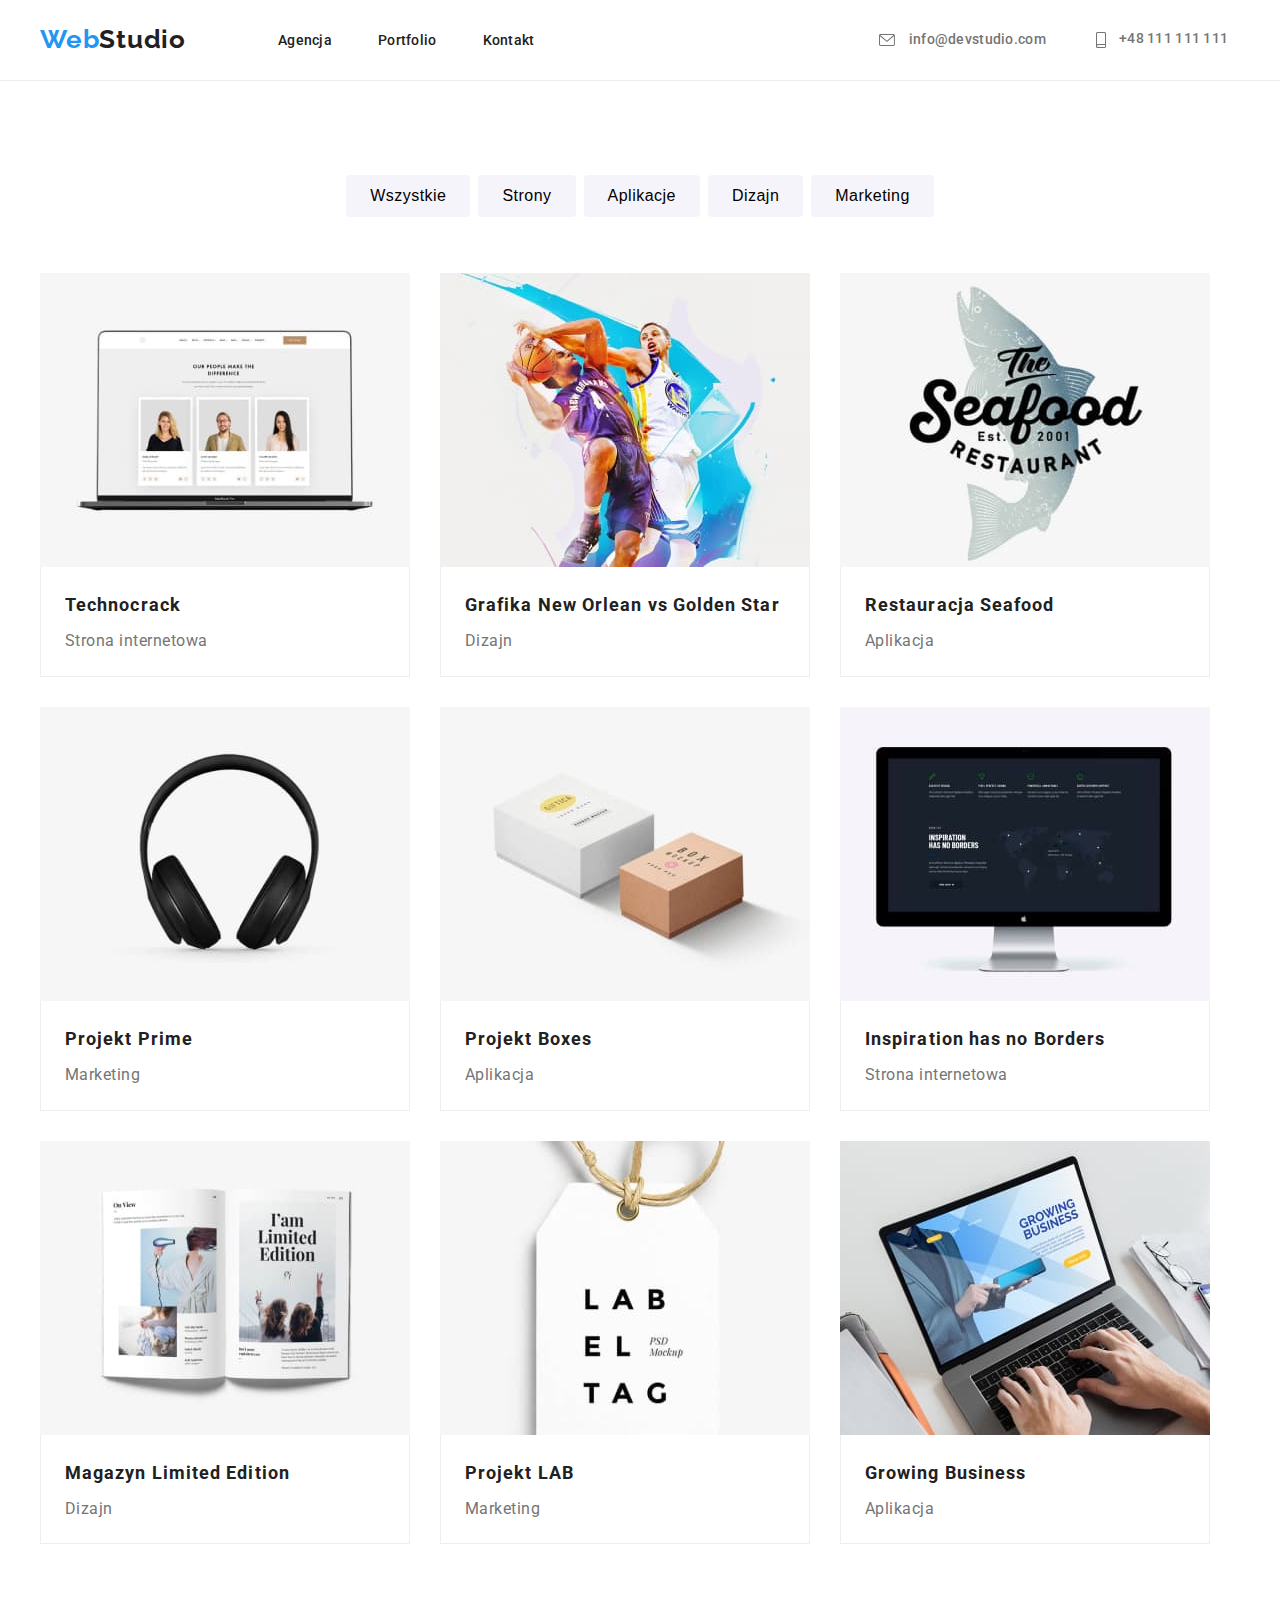
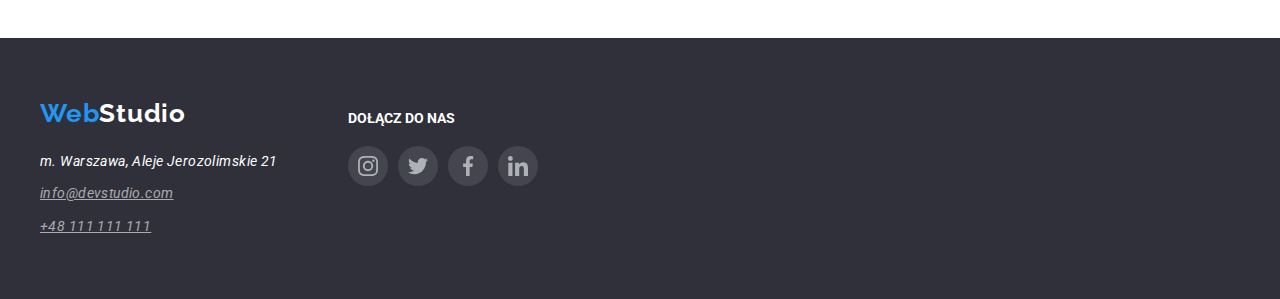
==== portfolio.html @ e5f2e9b8 "copy hw-04" ====
<!DOCTYPE html>
<html lang="pl">
  <head>
    <meta charset="UTF-8" />
    <meta http-equiv="X-UA-Compatible" content="IE=edge" />
    <meta name="viewport" content="width=device-width, initial-scale=1.0" />
    <title>portfolio</title>
    <link rel="preconnect" href="https://fonts.googleapis.com" />
    <link rel="preconnect" href="https://fonts.gstatic.com" crossorigin />
    <link
      href="https://fonts.googleapis.com/css2?family=Raleway:wght@700&family=Roboto:wght@400;500;700;900&display=swap"
      rel="stylesheet"
    />
    <link
      rel="stylesheet"
      href="https://cdnjs.cloudflare.com/ajax/libs/modern-normalize/1.1.0/modern-normalize.min.css"
      integrity="sha512-wpPYUAdjBVSE4KJnH1VR1HeZfpl1ub8YT/NKx4PuQ5NmX2tKuGu6U/JRp5y+Y8XG2tV+wKQpNHVUX03MfMFn9Q=="
      crossorigin="anonymous"
      referrerpolicy="no-referrer"
    />
    <link rel="stylesheet" href="./css/styles.css" />
  </head>
  <body>
    <header>
      <div class="container header">
        <div class="box-header">
          <a class="logo logo-header" href="./index.htmll"
            ><span class="logo-blue">Web</span
            ><span class="logo-darc">Studio</span></a
          >
          <nav class="nav">
            <ul class="nav-list">
              <li><a class="nav" href="./index.html">Agencja</a></li>
              <li><a class="nav" href="portfolio.html">Portfolio</a></li>
              <li><a class="nav" href="#">Kontakt</a></li>
            </ul>
          </nav>
          <a class="mail-header" href="mailto:info@devstudio.com">
            <svg class="envelope" width="16" height="12">
              <use href="./images/icons.svg#icon-envelope"></use>
            </svg>
            info@devstudio.com</a
          >
          <a class="tel-header" href="tel:+48111111111">
            <svg class="telephone" width="10" height="16">
              <use href="./images/icons.svg#icon-smartphone"></use>
            </svg>
            +48 111 111 111</a
          >
        </div>
      </div>
    </header>
    <main>
      <!--Tu jest pasek z buttons-->
      <section class="section">
        <div class="container">
          <ul class="buttons">
            <li>
              <button type="button" class="button all-kind">Wszystkie</button>
            </li>
            <li>
              <button type="button" class="button pages">Strony</button>
            </li>
            <li>
              <button type="button" class="button aplications">
                Aplikacje
              </button>
            </li>
            <li>
              <button type="button" class="button design">Dizajn</button>
            </li>
            <li>
              <button type="button" class="button marketing">Marketing</button>
            </li>
          </ul>

          <!--tu jest galeria z projektami-->

          <ul class="box-gallery">
            <div class="gallery">
              <li>
                <img
                  src="images/projekt9.jpg"
                  alt="Projekt technocrack Zdjęcie przedstawia komputer"
                  width="370"
                  height="294"
                  href="#"
                />
                <h4 class="project-title">Technocrack</h4>
                <p class="project-category">Strona internetowa</p>
              </li>
            </div>
            <div class="gallery">
              <li>
                <img
                  src="images/project8.jpg"
                  alt="Projekt New Orlean Zdjecie przedstawia koszykarzy"
                  width="370"
                  height="294"
                  href="#"
                />
                <h4 class="project-title">Grafika New Orlean vs Golden Star</h4>
                <p class="project-category">Dizajn</p>
              </li>
            </div>
            <div class="gallery">
              <li>
                <img
                  src="images/project7.jpg"
                  alt="Projekt Seafood Zdjęcie przedstawia rybe"
                  width="370"
                  height="294"
                  href="#"
                />
                <h4 class="project-title">Restauracja Seafood</h4>
                <p class="project-category">Aplikacja</p>
              </li>
            </div>
            <div class="gallery">
              <li>
                <img
                  src="images/project6.jpg"
                  alt="Projekt prime Zdjęcie słuchawek"
                  width="370"
                  height="294"
                  href="#"
                />
                <h4 class="project-title">Projekt Prime</h4>
                <p class="project-category">Marketing</p>
              </li>
            </div>
            <div class="gallery">
              <li>
                <img
                  src="images/project5.jpg"
                  alt="Projekt Boxes Zdjęcie pudełek"
                  width="370"
                  height="294"
                  href="#"
                />
                <h4 class="project-title">Projekt Boxes</h4>
                <p class="project-category">Aplikacja</p>
              </li>
            </div>
            <div class="gallery">
              <li>
                <img
                  src="images/project4.jpg"
                  alt="Projekt Inspiration has no Borders Zdjęcie komputera"
                  width="370"
                  height="294"
                  href="#"
                />
                <h4 class="project-title">Inspiration has no Borders</h4>
                <p class="project-category">Strona internetowa</p>
              </li>
            </div>
            <div class="gallery">
              <li>
                <img
                  src="images/project3.jpg"
                  alt="Projekt Magazyn Limited Edition Zdjęcie gazety"
                  width="370"
                  height="294"
                  href="#"
                />
                <h4 class="project-title">Magazyn Limited Edition</h4>
                <p class="project-category">Dizajn</p>
              </li>
            </div>
            <div class="gallery">
              <li>
                <img
                  src="images/project2.jpg"
                  alt="Projekt LAB Zdjęcie metki od ubrań"
                  width="370"
                  height="294"
                  href="#"
                />
                <h4 class="project-title">Projekt LAB</h4>
                <p class="project-category">Marketing</p>
              </li>
            </div>
            <div class="gallery">
              <li>
                <img
                  src="images/project1.jpg"
                  alt="Projekt Growing Business Zdjęcie laptopa"
                  width="370"
                  height="294"
                  href="#"
                />
                <h4 class="project-title">Growing Business</h4>
                <p class="project-category">Aplikacja</p>
              </li>
            </div>
          </ul>
        </div>
      </section>
    </main>
    <footer>
      <div class="container footer-container">
        <div class="box-footer">
          <a class="logo logo-footer" href="./index.htmll"
            ><span class="logo-blue">Web</span
            ><span class="logo-bright">Studio</span></a
          >

          <address class="box-address">
            <span class="address-footer">
              m. Warszawa, Aleje Jerozolimskie 21</span
            >
            <a class="mail-footer" href="mailto:info@devstudio.com"
              >info@devstudio.com</a
            >
            <a class="tel-footer" href="tel:+48111111111">+48 111 111 111</a>
          </address>
        </div>

        <div class="box-join-us">
          <p class="join-us">DOŁĄCZ DO NAS</p>
          <div class="social-footer">
            <p class="elipse footer" href="#" target="_blank">
              <svg class="social-icon" width="20px" height="20px">
                <use href="./images/icons.svg#icon-instagram-2"></use>
              </svg>
            </p>
            <p class="elipse footer" href="#" target="_blank">
              <svg class="social-icon" width="20" height="20px">
                <use href="./images/icons.svg#icon-twitter-1"></use>
              </svg>
            </p>
            <p class="elipse footer" href="#" target="_blank">
              <svg class="social-icon" width="20" height="20px">
                <use href="./images/icons.svg#icon-facebook-1-1"></use>
              </svg>
            </p>
            <p class="elipse footer" href="#" target="_blank">
              <svg class="social-icon" width="20" height="20px">
                <use href="./images/icons.svg#icon-linkedin-1"></use>
              </svg>
            </p>
          </div>
        </div>
      </div>
    </footer>
  </body>
</html>
---- css/styles.css ----
:root {
  --brand-color-one: #2196f3;
  --brand-color-text-black: #212121;
  --brand-color-white: #ffffff;
  --brand-color-grey: #757575;
  --brand-color-background-darc: #2f303a;
  --brand-color-background-team: #f5f4fa;
  --brand-color-background: #2f303a;
  --background-page-color: #e5e5e5;
  --border-color-galery: #eeeeee;
  --border-color-header: #ececec;
  --icon-color-1: #afb1b8;
  --icon-color-2: rgba(255, 255, 255, 0.1);
}
/*conteners */
* {
  margin: 0;
  box-sizing: border-box;
}
body {
  font-family: "Roboto", sans-serif;
  color: var(--brand-color-text-black);
  font-weight: 400;
  font-size: 16px;
}

.container {
  max-width: 1200px;
  margin: 0 auto;
}
header {
  border-bottom: 1px solid var(--border-color-header);
}

.box-header {
  background-color: var(--brand-color-white);
  display: flex;
  flex-direction: row;
  justify-content: flex-start;
  align-items: center;
  padding-top: 24px;
  padding-bottom: 25px;
  vertical-align: middle;
}
.nav-list {
  display: flex;
  flex-direction: row;
  justify-content: flex-start;
  align-items: center;
  gap: 46px;
  padding-left: 0;
  padding-right: 345px;
}

.buttons {
  display: flex;
  flex-direction: row;
  justify-content: center;
  gap: 8px;
}
.box-gallery {
  padding-top: 56px;
  display: flex;
  flex-direction: row;
  flex-wrap: wrap;
  justify-content: flex-start;
  gap: 30px;
}
.gallery {
  border-bottom: 1px solid var(--border-color-galery);
  box-shadow: none;
}
.gallery:hover,
.gallery:focus {
  box-shadow: 1px 4px 6px rgba(0, 0, 0, 0.16), 0px 4px 4px rgba(0, 0, 0, 0.06),
    0px 1px 1px rgba(0, 0, 0, 0.12);
  cursor: pointer;
}
/* Fonf styles and pseudoclasses*/
.logo {
  font-family: "Raleway";
  font-weight: 700;
  font-size: 26px;
  line-height: 1.2;
  letter-spacing: 0.03em;
  text-decoration: none;
  max-width: 145px;
}
.logo-blue {
  color: var(--brand-color-one);
}
.logo-darc {
  color: var(--brand-color-text-black);
}
.logo-bright {
  color: var(--brand-color-white);
}
.logo-header {
  margin-right: 93px;
}
ul {
  list-style-type: none;
  padding-left: 0;
}
.nav {
  font-weight: 500;
  font-size: 14px;
  line-height: 1.1;
  letter-spacing: 0.02em;
  text-decoration: none;
  color: var(--brand-color-text-black);
  vertical-align: middle;
}

.nav:hover,
.nav:focus {
  color: var(--brand-color-one);
}
.mail-header,
.tel-header {
  font-weight: 500;
  font-size: 14px;
  line-height: 1.1;
  letter-spacing: 0.02em;
  text-decoration: none;
  color: var(--brand-color-grey);
  fill: var(--brand-color-grey);
}
.tel-header {
  vertical-align: middle;
}

.mail-header {
  padding-right: 50px;
}

.envelope {
  margin-right: 10px;
  vertical-align: middle;
}
.telephone {
  margin-right: 10px;
  vertical-align: middle;
}

.mail-header:hover,
.tel-header:hover {
  color: var(--brand-color-one);
  fill: var(--brand-color-one);
}
.mail-header:focus,
.tel-header:focus {
  color: var(--brand-color-one);
  fill: var(--brand-color-one);
}

/*Style Studio.html; fonts*/
.slogan {
  font-weight: 900;
  font-size: 44px;
  line-height: 1.36;
  text-align: center;
  letter-spacing: 0.06em;
  text-transform: uppercase;
  color: var(--brand-color-white);
  max-width: 696px;
  max-height: 120px;
}
.hero {
  background: var(--brand-color-background-darc);
}
.box-slogan {
  background: var(--brand-color-background-darc);
  background: linear-gradient(rgba(47, 48, 58, 0.4), rgba(47, 48, 58, 0.4)),
    url(../images/background-slogan.jpg);
  background-repeat: no-repeat;
  max-width: 1600px;
  margin: 0 auto;
}
.flex-slogan {
  display: flex;
  flex-direction: column;
  justify-content: center;
  align-items: center;
  gap: 30px;
  padding-top: 200px;
  padding-bottom: 200px;
}
.section {
  padding-bottom: 94px;
  padding-top: 94px;
}
.section.attitude {
  padding-bottom: 0px;
}
.box-attitude {
  display: flex;
  flex-direction: row;
  gap: 30px;
}
.attitude-image {
  width: 270px;
  height: 120px;
  border-radius: 4px;
  background-color: var(--brand-color-background-team);
  display: flex;
  align-items: center;
  justify-content: center;
}
.atuty-title {
  font-weight: 700;
  font-size: 14px;
  line-height: 1.14;
  letter-spacing: 0.03em;
  text-transform: uppercase;
  padding-top: 30px;
}
.atuty-content {
  font-size: 14px;
  line-height: 1.71;
  letter-spacing: 0.03em;
  color: var(--brand-color-grey);
  padding-top: 10px;
}
.section-title {
  font-weight: 700;
  font-size: 36px;
  line-height: 1.16;
  text-align: center;
  letter-spacing: 0.03em;
}
.box-what-we-do {
  display: flex;
  flex-direction: row;
  justify-content: space-between;
  gap: 30px;
}

.section-what-we-do {
  display: flex;
  flex-direction: column;
  gap: 50px;
  padding-top: 0;
}
.team {
  background-color: var(--brand-color-background-team);
}
.section-team {
  display: flex;
  flex-direction: column;
  gap: 50px;
}
.gallery-our-team {
  display: flex;
  flex-direction: row;
  justify-content: space-between;
  gap: 30px;
}
.frame-team {
  background-color: var(--brand-color-white);
  box-shadow: 0px 1px 3px rgba(0, 0, 0, 0.12), 0px 1px 1px rgba(0, 0, 0, 0.14),
    0px 2px 1px rgba(0, 0, 0, 0.2);
  border-radius: 0px 0px 4px 4px;
}
.team-name {
  font-weight: 500;
  font-size: 16px;
  line-height: 1.18;
  text-align: center;
  letter-spacing: 0.03em;
  padding-top: 30px;
  padding-bottom: 10px;
}
.team-function {
  font-size: 16px;
  line-height: 1.18;
  text-align: center;
  letter-spacing: 0.03em;
  color: var(--brand-color-grey);
}
.social-links {
  display: flex;
  flex-direction: row;
  gap: 10px;
  align-items: center;
  justify-content: center;
  padding-top: 16px;
  padding-bottom: 30px;
}
.elipse {
  border-radius: 50%;
  width: 40px;
  height: 40px;
  display: flex;
  align-items: center;
  justify-content: center;
  background-color: var(--brand-color-white);
  fill: var(--icon-color-1);
  cursor: pointer;
}
.elipse:hover,
.elipse:focus {
  background-color: var(--brand-color-one);
  fill: var(--brand-color-white);
}

.our-custommers {
  display: flex;
  flex-direction: column;
  gap: 50px;
}
.custommer-logo-gallery {
  display: flex;
  flex-direction: row;
  flex-wrap: wrap;
  justify-content: space-between;
}
.box-custommers {
  width: 170px;
  height: 92px;
  fill: var(--icon-color-1);
  border: 1px solid var(--icon-color-1);
  display: flex;
  align-items: center;
  justify-content: center;
}
.box-custommers:hover {
  border: 1px solid var(--brand-color-one);
  fill: var(--brand-color-one);
  cursor: pointer;
}
/*Style buttons*/

.button {
  background-color: var(--brand-color-background-team);
  border-radius: 4px;
  border-color: transparent;
  font-weight: 500;
  font-size: 16px;
  line-height: 1.62;
  text-align: center;
  letter-spacing: 0.03em;
  padding: 6px 22px;
  cursor: pointer;
  box-shadow: none;
}
.button:hover,
.button:focus {
  background-color: var(--brand-color-one);
  border-radius: 4px;
  color: var(--brand-color-white);
  box-shadow: 0px 3px 1px rgba(0, 0, 0, 0.1), 0px 1px 2px rgba(0, 0, 0, 0.08),
    0px 2px 2px rgba(0, 0, 0, 0.12);
  cursor: pointer;
}

.order-service {
  background: var(--brand-color-one);
  box-shadow: 0px 4px 4px rgba(0, 0, 0, 0.15);
  border-radius: 4px;
  font-weight: 700;
  font-size: 16px;
  line-height: 1.875;
  letter-spacing: 0.06em;
  color: var(--brand-color-white);
  max-width: 200px;
  max-height: 50px;
}

/*tu style galerii portfolio*/
img {
  display: block;
}
.project-title {
  font-size: 18px;
  line-height: 2;
  letter-spacing: 0.06em;
  padding: 20px 24px 4px 24px;
  border-left: 1px solid var(--border-color-galery);
  border-right: 1px solid var(--border-color-galery);
}
.project-category {
  font-size: 16px;
  line-height: 1.8;
  letter-spacing: 0.03em;
  color: var(--brand-color-grey);
  padding: 0 24px 20px 24px;
  border-left: 1px solid var(--border-color-galery);
  border-right: 1px solid var(--border-color-galery);
}

/*footer styles*/
footer {
  background-color: var(--brand-color-background-darc);
}
.box-footer {
  display: flex;
  flex-direction: column;
  justify-content: flex-start;
  padding-top: 60px;
  padding-bottom: 60px;
}
.box-address {
  display: flex;
  flex-direction: column;
  gap: 9px;
}
.logo-footer {
  padding-bottom: 20px;
}
.mail-footer {
  font-size: 14px;
  line-height: 1.7;
  letter-spacing: 0.03em;
  text-decoration-line: underline;
  color: rgba(255, 255, 255, 0.6);
}
.tel-footer {
  font-size: 14px;
  line-height: 1.7;
  letter-spacing: 0.03em;
  color: rgba(255, 255, 255, 0.6);
}
.address-footer {
  font-size: 14px;
  line-height: 1.7;
  letter-spacing: 0.03em;
  color: var(--brand-color-white);
}

.address-footer:hover,
.mail-footer:hover,
.tel-footer:hover {
  color: var(--brand-color-one);
}
.address-footer:focus,
.mail-footer:focus,
.tel-footer:focus {
  color: var(--brand-color-one);
}
.social-footer {
  display: flex;
  flex-direction: row;
  gap: 10px;
}
.box-join-us {
  display: flex;
  flex-direction: column;
  gap: 20px;
  padding-left: 70px;
  padding-top: 72px;
}
.join-us {
  color: var(--brand-color-white);
  font-weight: 700;
  font-size: 14px;
}
.footer-container {
  display: flex;
  flex-direction: row;
  justify-content: flex-start;
}
.elipse.footer {
  background-color: var(--icon-color-2);
}
.elipse.footer:hover,
.elipse.footer:focus {
  background-color: var(--brand-color-one);
}
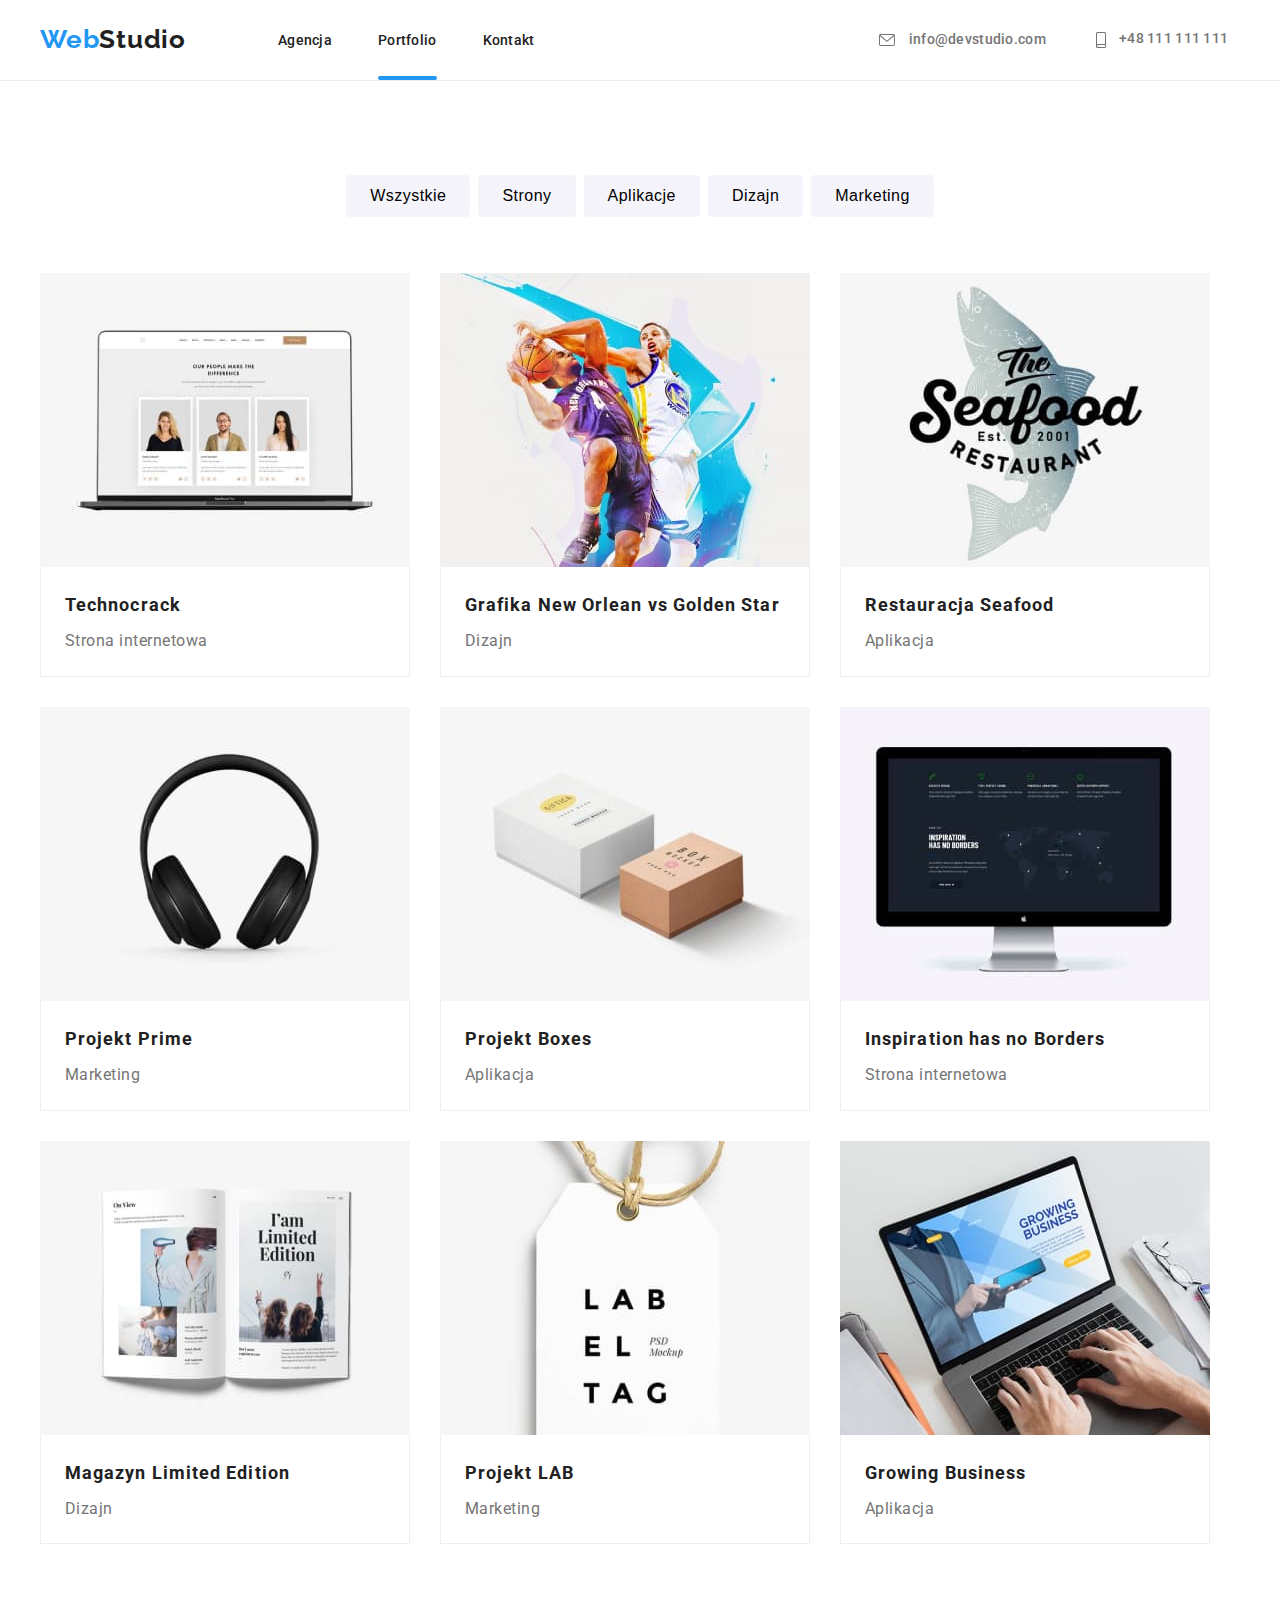
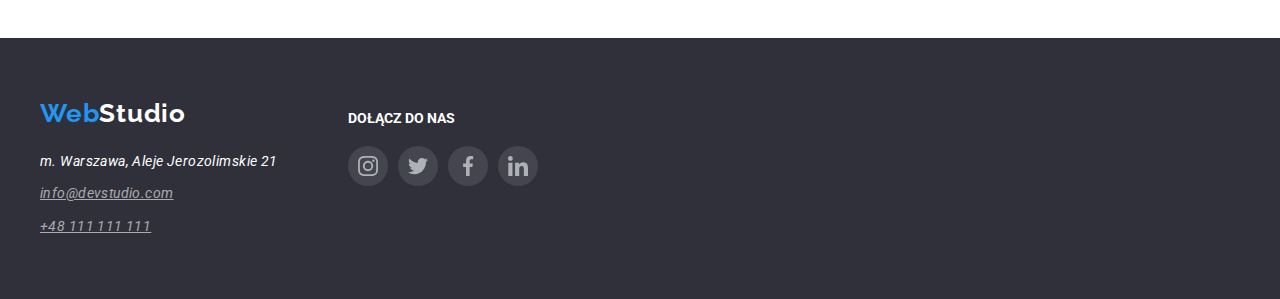
==== commit ea517d22: "nav underline" ====
--- a/portfolio.html
+++ b/portfolio.html
@@ -24,15 +24,18 @@
     <header>
       <div class="container header">
         <div class="box-header">
-          <a class="logo logo-header" href="./index.htmll"
+          <a class="logo logo-header" href="./index.html"
             ><span class="logo-blue">Web</span
             ><span class="logo-darc">Studio</span></a
           >
           <nav class="nav">
             <ul class="nav-list">
-              <li><a class="nav" href="./index.html">Agencja</a></li>
-              <li><a class="nav" href="portfolio.html">Portfolio</a></li>
-              <li><a class="nav" href="#">Kontakt</a></li>
+              <li>
+                <div><a class="nav" href="./index.html">Agencja</a></div></li>
+              <li>
+                <div class="nav-underline"><a class="nav" href="portfolio.html">Portfolio</a></div></li>
+              <li>
+                <div><a class="nav" href="#">Kontakt</a></div></li>
             </ul>
           </nav>
           <a class="mail-header" href="mailto:info@devstudio.com">
--- a/css/styles.css
+++ b/css/styles.css
@@ -11,6 +11,9 @@
   --border-color-header: #ececec;
   --icon-color-1: #afb1b8;
   --icon-color-2: rgba(255, 255, 255, 0.1);
+  --icon-black:#000000;
+  --background-photo-what-we-do:#2f303acc;
+
 }
 /*conteners */
 * {
@@ -23,6 +26,11 @@
   font-weight: 400;
   font-size: 16px;
 }
+:hover{
+  transition-property: background-color, fill;
+  transition-duration: 250ms;
+  transition-timing-function: cubic-bezier(0.4, 0, 0.2, 1);
+}
 
 .container {
   max-width: 1200px;
@@ -50,6 +58,19 @@
   gap: 46px;
   padding-left: 0;
   padding-right: 345px;
+}
+.nav-underline{
+  position: relative;
+}
+.nav-underline:after{
+  content:'';
+  position: absolute;
+  height: 4px;
+  top: 44px;
+  left: 0;
+  right: 0;
+  background-color: var(--brand-color-one);
+  border-radius: 2px;
 }
 
 .buttons {
@@ -115,6 +136,9 @@
 .nav:hover,
 .nav:focus {
   color: var(--brand-color-one);
+  transition-property: background-color, fill;
+  transition-duration: 250ms;
+  transition-timing-function: cubic-bezier(0.4, 0, 0.2, 1);
 }
 .mail-header,
 .tel-header {
@@ -176,6 +200,8 @@
   background-repeat: no-repeat;
   max-width: 1600px;
   margin: 0 auto;
+  
+
 }
 .flex-slogan {
   display: flex;
@@ -185,6 +211,7 @@
   gap: 30px;
   padding-top: 200px;
   padding-bottom: 200px;
+
 }
 .section {
   padding-bottom: 94px;
@@ -235,6 +262,28 @@
   justify-content: space-between;
   gap: 30px;
 }
+.what-we-do-item{
+  position: relative;
+}
+
+.what-we-do-photo-text{
+  text-transform: uppercase;
+  font-weight: 700;
+  font-size: 14px;
+  display: flex;
+  justify-content: center;
+  align-items: center;
+position: absolute;
+left: 0;
+right: 0;
+bottom: 0;
+height: 70px;
+background-color:var(--background-photo-what-we-do);
+color:var(--brand-color-white);
+cursor:default;
+
+
+}
 
 .section-what-we-do {
   display: flex;
@@ -242,6 +291,8 @@
   gap: 50px;
   padding-top: 0;
 }
+
+
 .team {
   background-color: var(--brand-color-background-team);
 }
@@ -352,6 +403,7 @@
   box-shadow: 0px 3px 1px rgba(0, 0, 0, 0.1), 0px 1px 2px rgba(0, 0, 0, 0.08),
     0px 2px 2px rgba(0, 0, 0, 0.12);
   cursor: pointer;
+
 }
 
 .order-service {
@@ -467,3 +519,65 @@
 .elipse.footer:focus {
   background-color: var(--brand-color-one);
 }
+/* OKNO MODALNE  */
+.modal {
+  position: absolute;
+  top: 50%;
+  left: 50%;
+  transform: translate(-50%, -50%) scale(1) rotate(0);
+  width: 528px;
+  min-height: 581px;
+  background-color: var(--brand-color-white);
+  box-shadow: 0px 1px 3px rgba(0, 0, 0, 0.12), 0px 1px 1px rgba(0, 0, 0, 0.14),
+    0px 2px 1px rgba(0, 0, 0, 0.2);
+border-radius: 4px;
+/* animacja otwierania */
+opacity: 1;
+transition-property: transform opacity background-color;
+transition-duration:500ms;
+}
+.is-hidden {
+  visibility: hidden;
+  opacity: 0;
+  pointer-events: none;
+}
+.backdrop {
+  position: fixed;
+  left: 0;
+  top: 0;
+  width: 100%;
+  height: 100%;
+  background-color: rgba(0, 0, 0, 0.2);
+}
+.is-hidden .modal {
+  position: absolute;
+  /* EFEKT ZNIKANIA*/
+  transform: translate(-30%, -30%) scale(0) rotate(-30deg);
+  transform-origin: center center;
+  background-color: var(--background-page-color);
+  opacity: 0;
+  transition-property:transform opacity background-color;
+  transition-duration:500ms;
+}
+ .btn-close {
+  /* pozycja */
+  position: absolute;
+  width: 30px;
+  height: 30px;
+  top: 0;
+  right: 0;
+  margin: 8px;
+ /* krawedzie i tło */
+  fill:var(--icon-black);
+  background-color: var(--brand-color-white);
+  border: 1px solid rgba(0, 0, 0, 0.1);
+  width: 30px;
+  height: 30px;
+  border-radius: 50%;
+  cursor: pointer;
+}
+.btn-close:hover,
+.btn-close:focus {
+  background-color: var(--brand-color-one);
+  fill: var(--brand-color-white);
+}